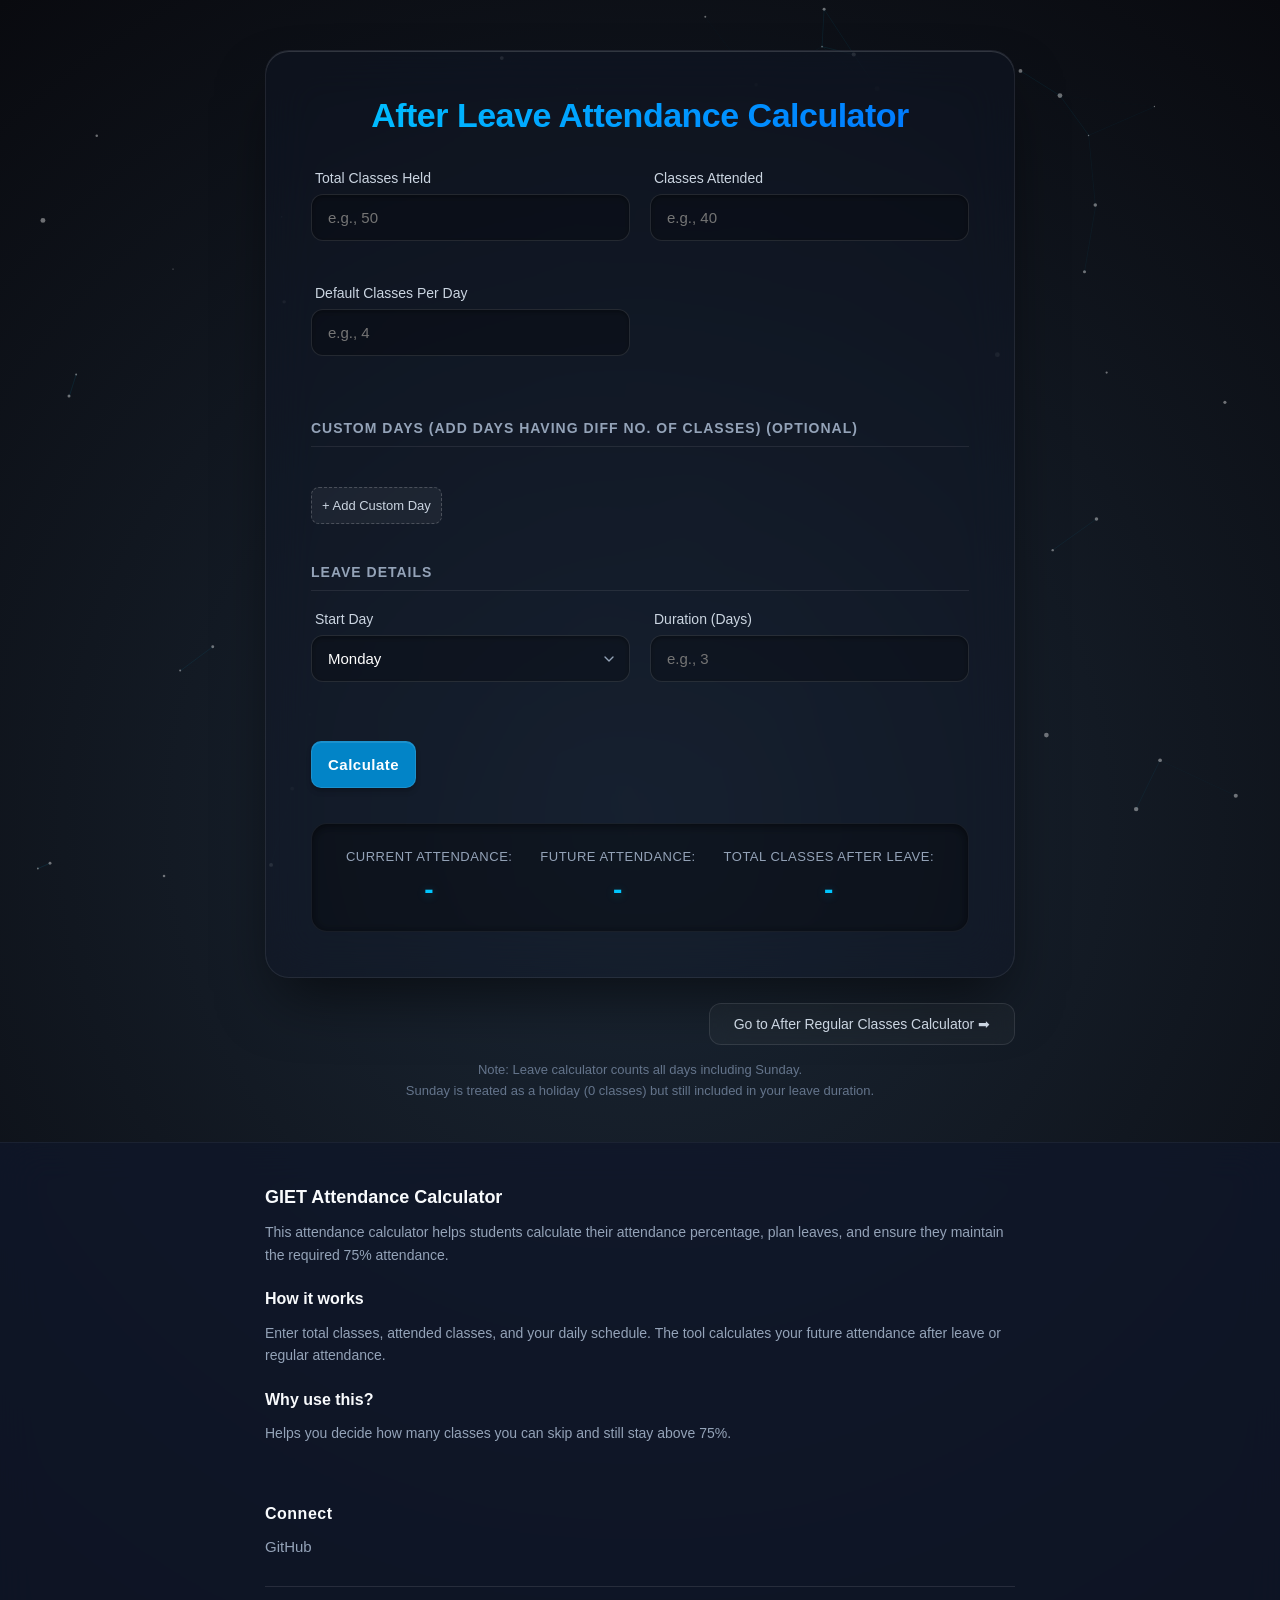
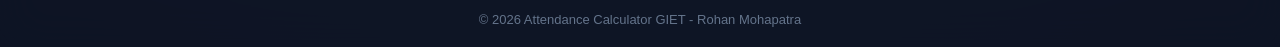
==== index.html @ a3dc6ecb "new commit" ====
<!DOCTYPE html>
<html lang="en">

<head>
    <meta charset="UTF-8">
    <meta name="viewport" content="width=device-width, initial-scale=1.0">
    <!-- Basic CSP preventing inline scripts (XSS protection) -->
    <meta http-equiv="Content-Security-Policy"
        content="default-src 'self'; style-src 'self' 'unsafe-inline' https://fonts.googleapis.com; font-src 'self' https://fonts.gstatic.com; img-src 'self' data:; connect-src 'none';">
    <title>GIET Attendance Calculator – Calculate Attendance & Plan Leaves</title>
    <meta name="description"
        content="Free GIET Attendance Calculator to check your attendance percentage, plan leaves, and maintain 75% attendance easily.">
    <meta name="keywords"
        content="GIET attendance calculator, attendance calculator, college attendance calculator, 75 percent attendance, bunk calculator">
    <meta name="author" content="Rohan Mohapatra">
    <meta name="robots" content="index, follow">
    <link rel="icon" href="favicon.ico">
    <!-- Open Graph -->
    <meta property="og:title" content="GIET Attendance Calculator">
    <meta property="og:description" content="Calculate attendance, plan leaves, and maintain 75% easily.">
    <meta property="og:type" content="website">
    <meta property="og:url" content="https://yourdomain.com">
    <link rel="stylesheet" href="style.css">
    <link href="https://fonts.googleapis.com/css2?family=Inter:wght@400;500;600;700&display=swap" rel="stylesheet">
</head>

<body>
    <div class="main-wrapper">
        <div class="container">
            <h1>After Leave Attendance Calculator</h1>

            <form class="form" id="calcForm" onsubmit="return false;">
                <div class="input-group">
                    <label for="totalClasses">Total Classes Held</label>
                    <input type="number" id="totalClasses" placeholder="e.g., 50" min="1" step="1" required>
                    <span class="error" id="err-totalClasses"></span>
                </div>

                <div class="input-group">
                    <label for="attendedClasses">Classes Attended</label>
                    <input type="number" id="attendedClasses" placeholder="e.g., 40" min="0" step="1" required>
                    <span class="error" id="err-attendedClasses"></span>
                </div>

                <div class="input-group">
                    <label for="defaultPerDay">Default Classes Per Day</label>
                    <input type="number" id="defaultPerDay" placeholder="e.g., 4" min="0" max="20" step="1" required>
                    <span class="error" id="err-defaultPerDay"></span>
                </div>

                <div class="input-group hidden-desktop"></div>

                <h3 style="grid-column: 1 / -1;">Custom Days (add days having diff no. of classes) (Optional)</h3>

                <div id="customDaysList" style="grid-column: 1 / -1; display: flex; flex-direction: column; gap: 15px;">
                    <!-- Dynamic rows will be injected here -->
                </div>

                <div class="button-group" style="grid-column: 1 / -1; margin-top: 0;">
                    <button type="button" id="btnAddCustomDay" class="btn-secondary">+ Add Custom Day</button>
                </div>

                <h3>Leave Details</h3>

                <div class="input-group">
                    <label for="startDay">Start Day</label>
                    <select id="startDay">
                        <option value="0">Monday</option>
                        <option value="1">Tuesday</option>
                        <option value="2">Wednesday</option>
                        <option value="3">Thursday</option>
                        <option value="4">Friday</option>
                        <option value="5">Saturday</option>
                        <option value="6">Sunday</option>
                    </select>
                </div>

                <div class="input-group">
                    <label for="leaveDays">Duration (Days)</label>
                    <input type="number" id="leaveDays" placeholder="e.g., 3" min="1" max="100" step="1" required>
                    <span class="error" id="err-leaveDays"></span>
                </div>

                <div class="button-group">
                    <button type="submit" id="btnCalculate">Calculate</button>
                    <span class="error text-center" id="err-global"></span>
                </div>
            </form>

            <div class="result">
                <p>Current Attendance: <span id="current">-</span></p>
                <p>Future Attendance: <span id="future">-</span></p>
                <p>Total Classes After Leave: <span id="totalFuture">-</span></p>
            </div>
        </div>

        <div class="bottom-nav">
            <button id="btnNavFuture">Go to After Regular Classes Calculator ➡</button>
        </div>

        <p class="note">
            Note: Leave calculator counts all days including Sunday.<br>
            Sunday is treated as a holiday (0 classes) but still included in your leave duration.
        </p>
    </div>

    <footer class="footer">
        <div
            style="max-width:750px; margin: 0 auto 40px auto; color:#94a3b8; font-size:14px; line-height:1.6; width: min(100%, 750px); text-align: left;">
            <h2 style="color: #f8fafc; font-size: 18px; margin-bottom: 10px;">GIET Attendance Calculator</h2>
            <p style="margin-bottom: 20px;">
                This attendance calculator helps students calculate their attendance percentage,
                plan leaves, and ensure they maintain the required 75% attendance.
            </p>

            <h3
                style="color: #f8fafc; font-size: 16px; margin-bottom: 10px; border-bottom: none; letter-spacing: normal; text-transform: none; padding-bottom: 0;">
                How it works</h3>
            <p style="margin-bottom: 20px;">
                Enter total classes, attended classes, and your daily schedule. The tool calculates
                your future attendance after leave or regular attendance.
            </p>

            <h3
                style="color: #f8fafc; font-size: 16px; margin-bottom: 10px; border-bottom: none; letter-spacing: normal; text-transform: none; padding-bottom: 0;">
                Why use this?</h3>
            <p style="margin-bottom: 20px;">
                Helps you decide how many classes you can skip and still stay above 75%.
            </p>
        </div>

        <div class="footer-content">
            <div class="footer-section">
                <h4>Connect</h4>
                <ul>
                    <li><a href="https://github.com/rohan17-04" target="_blank" rel="noopener noreferrer">GitHub</a>
                    </li>
                </ul>
            </div>
        </div>
        <div class="footer-bottom">
            <p>&copy; 2026 Attendance Calculator GIET - Rohan Mohapatra</p>
        </div>
    </footer>

    <script src="script.js"></script>
    <script src="particles.js"></script>
</body>

</html>
---- style.css ----
@import url('https://fonts.googleapis.com/css2?family=Outfit:wght@300;400;500;600;700&display=swap');

* {
    margin: 0;
    padding: 0;
    box-sizing: border-box;
    font-family: 'Outfit', sans-serif;
}

body {
    min-height: 100vh;
    background: radial-gradient(circle at center, #1b2735 0%, #090a0f 100%);
    color: #e2e8f0;
    display: flex;
    flex-direction: column;
}

.main-wrapper {
    flex: 1;
    display: flex;
    flex-direction: column;
    align-items: center;
    justify-content: center;
    width: 100%;
    padding: 50px 20px 20px 20px;
    z-index: 10;
}

/* PREMIUM CONTAINER */
.container {
    width: min(100%, 750px);
    background: rgba(15, 23, 42, 0.4);
    backdrop-filter: blur(24px);
    -webkit-backdrop-filter: blur(24px);
    border: 1px solid rgba(255, 255, 255, 0.08);
    border-radius: 24px;
    padding: 45px;
    box-shadow: 0 30px 60px -15px rgba(0, 0, 0, 0.6), inset 0 1px 0 rgba(255, 255, 255, 0.15);
    text-align: center;
    animation: slideUp 0.6s cubic-bezier(0.16, 1, 0.3, 1);
}

@keyframes slideUp {
    from { opacity: 0; transform: translateY(30px); }
    to { opacity: 1; transform: translateY(0); }
}

h1 {
    font-size: 34px;
    font-weight: 700;
    margin-bottom: 35px;
    background: linear-gradient(135deg, #00c6ff 0%, #0072ff 100%);
    -webkit-background-clip: text;
    background-clip: text;
    -webkit-text-fill-color: transparent;
    letter-spacing: -0.5px;
}

h3 {
    grid-column: 1 / -1;
    margin-top: 20px;
    font-size: 14px;
    font-weight: 600;
    color: #94a3b8;
    text-transform: uppercase;
    letter-spacing: 1px;
    border-bottom: 1px solid rgba(255,255,255,0.08);
    padding-bottom: 10px;
}

/* FORM GRID */
.form {
    display: grid;
    grid-template-columns: 1fr 1fr;
    gap: 20px;
    text-align: left;
}

/* INPUT GROUPS */
.input-group {
    display: flex;
    flex-direction: column;
    gap: 8px;
}

.input-group label {
    font-size: 14px;
    font-weight: 500;
    color: #cbd5e1;
    margin-left: 4px;
}

/* HIGH-END INPUTS */
.form input,
.form select {
    width: 100%;
    padding: 14px 16px;
    background: rgba(0, 0, 0, 0.25);
    border: 1px solid rgba(255, 255, 255, 0.1);
    border-radius: 12px;
    color: #fff;
    font-size: 15px;
    outline: none;
    transition: all 0.3s ease;
    box-shadow: inset 0 2px 4px rgba(0, 0, 0, 0.3);
}

.form input:focus,
.form select:focus {
    border-color: #00c6ff;
    background: rgba(0, 0, 0, 0.4);
    box-shadow: 0 0 0 4px rgba(0, 198, 255, 0.15), inset 0 2px 4px rgba(0, 0, 0, 0.3);
}

.form select {
    cursor: pointer;
    appearance: none;
    background-image: url("data:image/svg+xml,%3Csvg xmlns='http://www.w3.org/2000/svg' width='24' height='24' viewBox='0 0 24 24' fill='none' stroke='%2394a3b8' stroke-width='2' stroke-linecap='round' stroke-linejoin='round'%3E%3Cpolyline points='6 9 12 15 18 9'%3E%3C/polyline%3E%3C/svg%3E");
    background-repeat: no-repeat;
    background-position: right 12px center;
    background-size: 16px;
}

.form select option {
    background: #0f172a;
    color: #fff;
}

/* SECONDARY BUTTON */
.btn-secondary {
    padding: 10px;
    background: rgba(255, 255, 255, 0.05);
    border: 1px dashed rgba(255, 255, 255, 0.2);
    border-radius: 8px;
    color: #cbd5e1;
    font-size: 13px;
    font-weight: 500;
    cursor: pointer;
    transition: 0.2s;
}
.btn-secondary:hover {
    background: rgba(255, 255, 255, 0.1);
    color: #fff;
    border-color: rgba(255, 255, 255, 0.4);
}

/* DYNAMIC ROWS */
.custom-day-row {
    display: grid;
    grid-template-columns: 1fr 1fr auto;
    gap: 15px;
    align-items: start;
    border-left: 2px solid #00c6ff;
    padding-left: 10px;
    background: rgba(0, 0, 0, 0.1);
    border-radius: 0 8px 8px 0;
    padding-top: 10px;
    padding-right: 10px;
    padding-bottom: 5px;
}

.btn-remove {
    margin-top: 24px;
    padding: 12px 14px;
    background: rgba(247, 85, 85, 0.1);
    color: #f75555;
    border: 1px solid rgba(247, 85, 85, 0.2);
    border-radius: 8px;
    cursor: pointer;
    font-weight: bold;
    transition: 0.2s;
}

.btn-remove:hover {
    background: rgba(247, 85, 85, 0.2);
}

/* BUTTONS */
#btnCalculate {
    grid-column: 1 / -1;
    margin-top: 15px;
    padding: 14px 16px;
    background: #0284c7; /* Professional modern blue */
    border: 1px solid rgba(255, 255, 255, 0.1);
    border-radius: 10px;
    color: white;
    font-size: 15px;
    font-weight: 600;
    letter-spacing: 0.5px;
    cursor: pointer;
    box-shadow: 0 4px 6px -1px rgba(0, 0, 0, 0.2), 0 2px 4px -2px rgba(0, 0, 0, 0.2), inset 0 1px 0 rgba(255, 255, 255, 0.1);
    transition: all 0.2s ease;
}

#btnCalculate:hover:not(:disabled) {
    background: #0369a1;
    transform: translateY(-1px);
    box-shadow: 0 6px 8px -1px rgba(0, 0, 0, 0.3), 0 4px 6px -2px rgba(0, 0, 0, 0.2), inset 0 1px 0 rgba(255, 255, 255, 0.1);
}

#btnCalculate:active:not(:disabled) {
    transform: translateY(1px);
    box-shadow: inset 0 2px 4px rgba(0,0,0,0.3);
}

#btnCalculate:disabled {
    background: #334155;
    color: #94a3b8;
    border-color: transparent;
    box-shadow: none;
    opacity: 0.7;
    cursor: not-allowed;
}

/* RESULTS DASHBOARD */
.result {
    margin-top: 35px;
    display: flex;
    justify-content: space-around;
    background: rgba(0, 0, 0, 0.3);
    padding: 25px 20px;
    border-radius: 16px;
    border: 1px solid rgba(255, 255, 255, 0.05);
    box-shadow: inset 0 2px 10px rgba(0, 0, 0, 0.5);
}

.result p {
    display: flex;
    flex-direction: column;
    align-items: center;
    gap: 10px;
    color: #94a3b8;
    font-size: 13px;
    font-weight: 500;
    text-transform: uppercase;
    letter-spacing: 0.5px;
}

.result span {
    color: #00c6ff;
    font-size: 28px;
    font-weight: 700;
    text-transform: none;
    text-shadow: 0 2px 10px rgba(0, 198, 255, 0.3);
}

/* ERRORS */
.error {
    color: #f75555;
    font-size: 12px;
    min-height: 16px;
    margin-left: 4px;
    opacity: 0;
    transition: 0.2s;
}

.error.visible {
    opacity: 1;
}

.input-error {
    border-color: #f75555 !important;
    background: rgba(247, 85, 85, 0.08) !important;
    box-shadow: 0 0 0 4px rgba(247, 85, 85, 0.1) !important;
}

/* NOTE */
.note {
    margin-top: 0;
    padding-bottom: 20px;
    font-size: 13px;
    color: #64748b;
    text-align: center;
    width: min(100%, 750px);
    line-height: 1.6;
    z-index: 10;
}

/* SECONDARY NAVIGATION */
.bottom-nav {
    width: min(100%, 750px);
    display: flex;
    justify-content: flex-end;
    margin-top: 25px;
    margin-bottom: 15px;
}

.bottom-nav.left {
    justify-content: flex-start;
}

.bottom-nav button {
    padding: 12px 24px;
    border: 1px solid rgba(255, 255, 255, 0.1);
    border-radius: 12px;
    background: rgba(255, 255, 255, 0.03);
    color: #cbd5e1;
    font-size: 14px;
    font-weight: 500;
    cursor: pointer;
    transition: 0.3s;
    backdrop-filter: blur(10px);
}

.bottom-nav button:hover {
    background: rgba(255, 255, 255, 0.1);
    color: #fff;
    border-color: rgba(255, 255, 255, 0.2);
    transform: translateY(-2px);
}

/* PREMIUM FOOTER */
.footer {
    width: 100%;
    margin-top: auto;
    background: rgba(15, 23, 42, 0.8);
    backdrop-filter: blur(20px);
    border-top: 1px solid rgba(255, 255, 255, 0.05);
    padding: 40px 20px 20px;
    display: flex;
    flex-direction: column;
    align-items: center;
    z-index: 10;
}

.footer-content {
    width: min(100%, 750px);
    margin-bottom: 30px;
}

.footer-section h4 {
    color: #f8fafc;
    font-size: 16px;
    margin-bottom: 15px;
    font-weight: 600;
    letter-spacing: 0.5px;
}

.footer-section ul {
    list-style: none;
}

.footer-section ul li a {
    color: #94a3b8;
    text-decoration: none;
    font-size: 15px;
    transition: 0.2s;
}

.footer-section ul li a:hover {
    color: #00c6ff;
    text-shadow: 0 0 8px rgba(0, 198, 255, 0.4);
}

.footer-bottom {
    width: min(100%, 750px);
    border-top: 1px solid rgba(255, 255, 255, 0.1);
    padding-top: 25px;
    text-align: center;
}

.footer-bottom p {
    color: #64748b;
    font-size: 13px;
}

.hidden-desktop {
    display: none !important;
}

/* RESPONSIVE */
@media (max-width: 650px) {
    .form {
        grid-template-columns: 1fr;
    }
    .custom-day-row {
        grid-template-columns: 1fr auto;
    }
    .custom-day-row .input-group:first-child {
        grid-column: 1 / -1;
    }
    .result {
        flex-direction: column;
        gap: 20px;
        align-items: stretch;
    }
    .result p {
        flex-direction: row;
        justify-content: space-between;
    }
    h1 {
        font-size: 28px;
    }
}
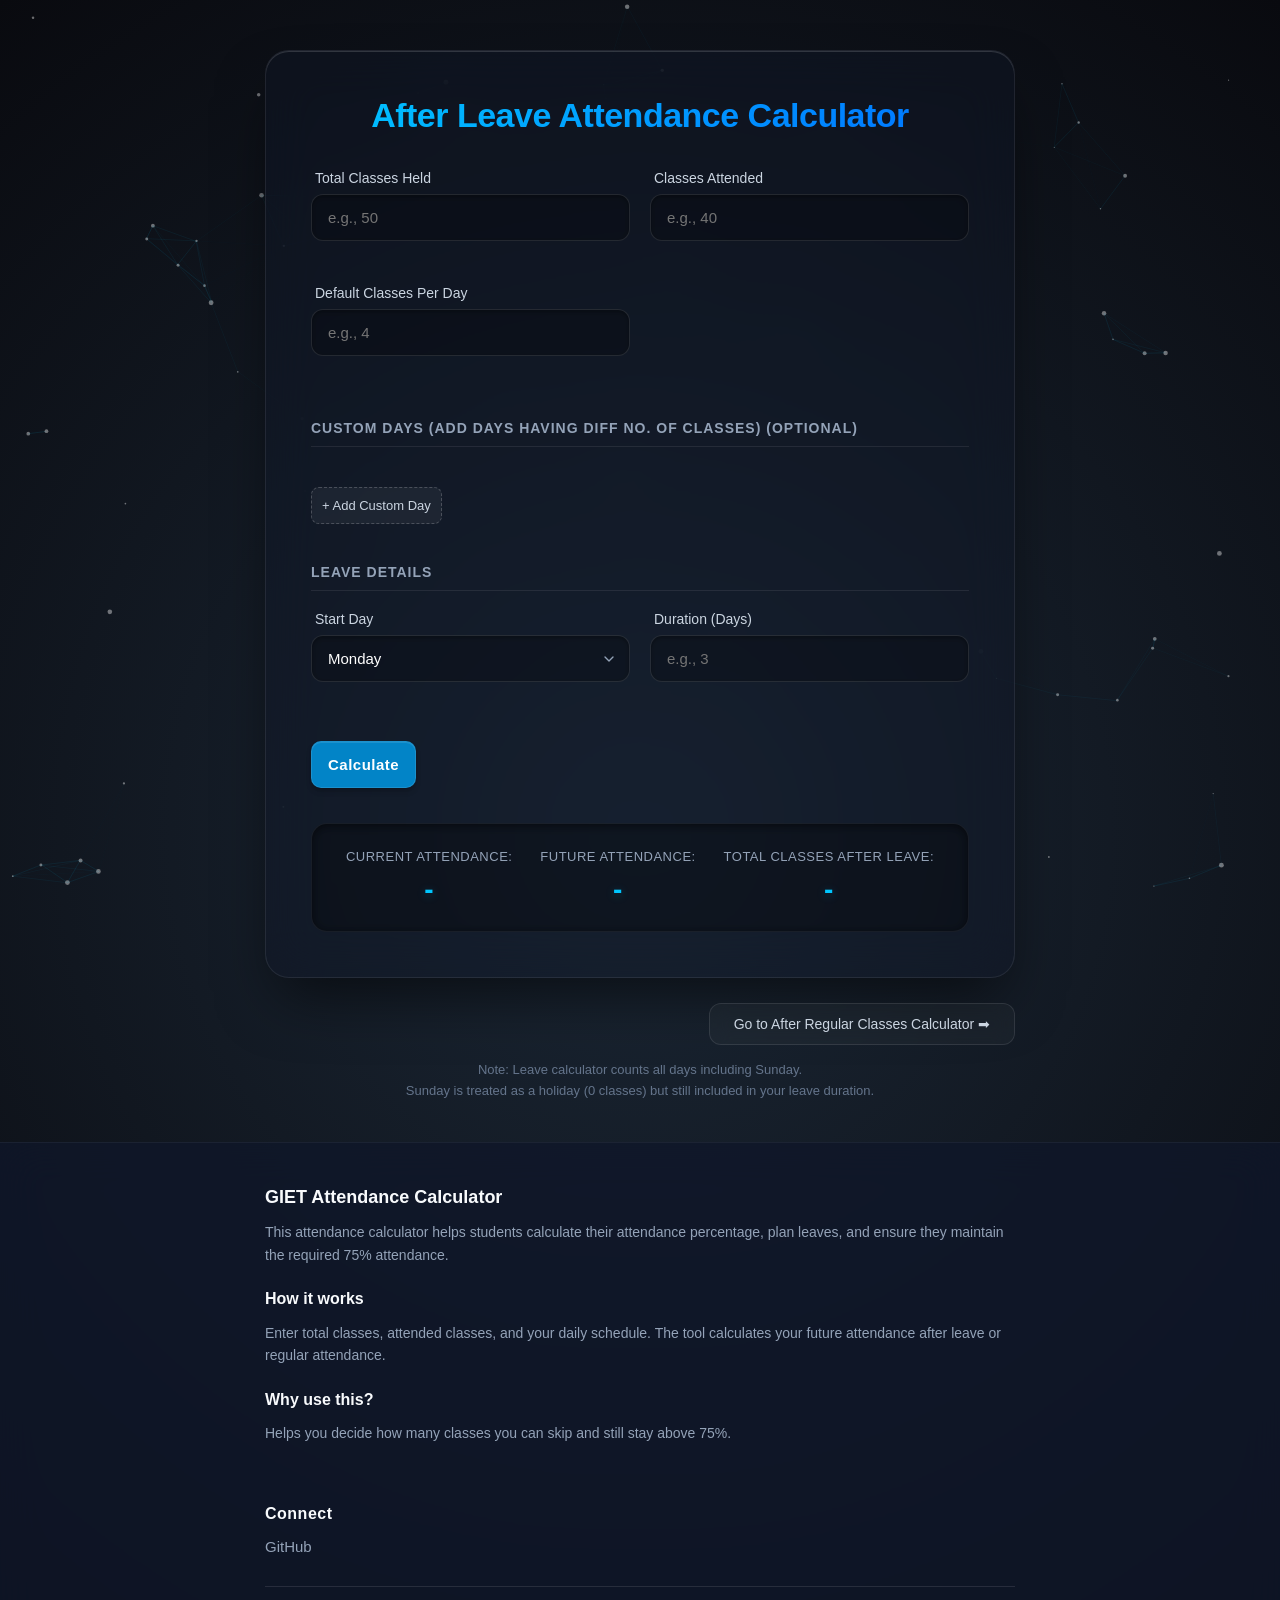
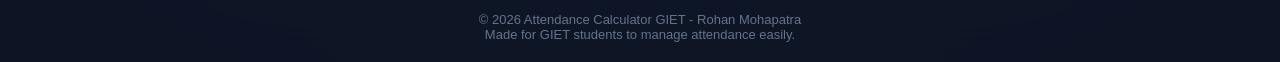
==== commit 693382d2: "new commit 2" ====
--- a/index.html
+++ b/index.html
@@ -140,6 +140,7 @@
         </div>
         <div class="footer-bottom">
             <p>&copy; 2026 Attendance Calculator GIET - Rohan Mohapatra</p>
+            <p>Made for GIET students to manage attendance easily.</p>
         </div>
     </footer>
 
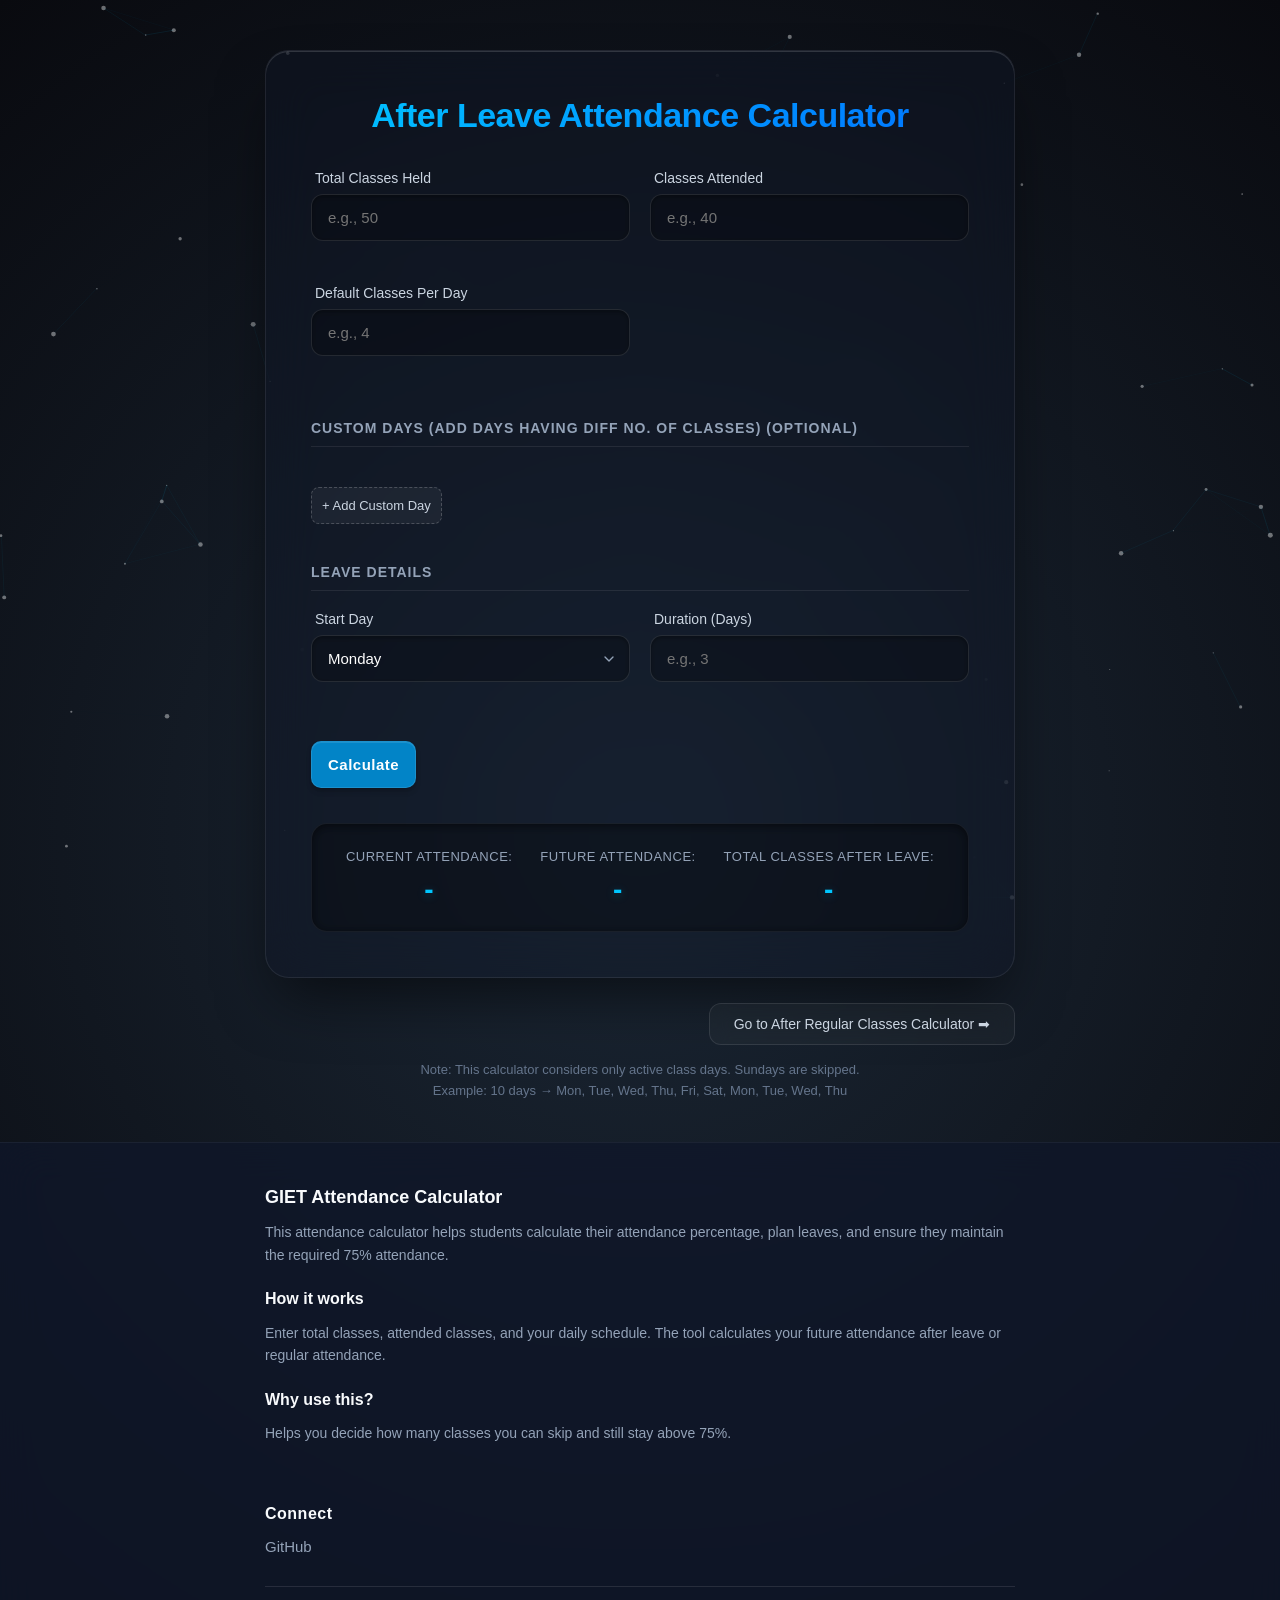
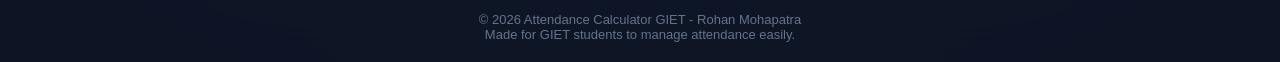
==== commit 31077621: "new" ====
--- a/index.html
+++ b/index.html
@@ -14,7 +14,7 @@
         content="GIET attendance calculator, attendance calculator, college attendance calculator, 75 percent attendance, bunk calculator">
     <meta name="author" content="Rohan Mohapatra">
     <meta name="robots" content="index, follow">
-    <link rel="icon" href="favicon.ico">
+    <link rel="icon" type="image/x-icon" href="favicon.ico?v=2">
     <!-- Open Graph -->
     <meta property="og:title" content="GIET Attendance Calculator">
     <meta property="og:description" content="Calculate attendance, plan leaves, and maintain 75% easily.">
@@ -99,8 +99,8 @@
         </div>
 
         <p class="note">
-            Note: Leave calculator counts all days including Sunday.<br>
-            Sunday is treated as a holiday (0 classes) but still included in your leave duration.
+            Note: This calculator considers only active class days. Sundays are skipped.<br>
+            Example: 10 days → Mon, Tue, Wed, Thu, Fri, Sat, Mon, Tue, Wed, Thu
         </p>
     </div>
 
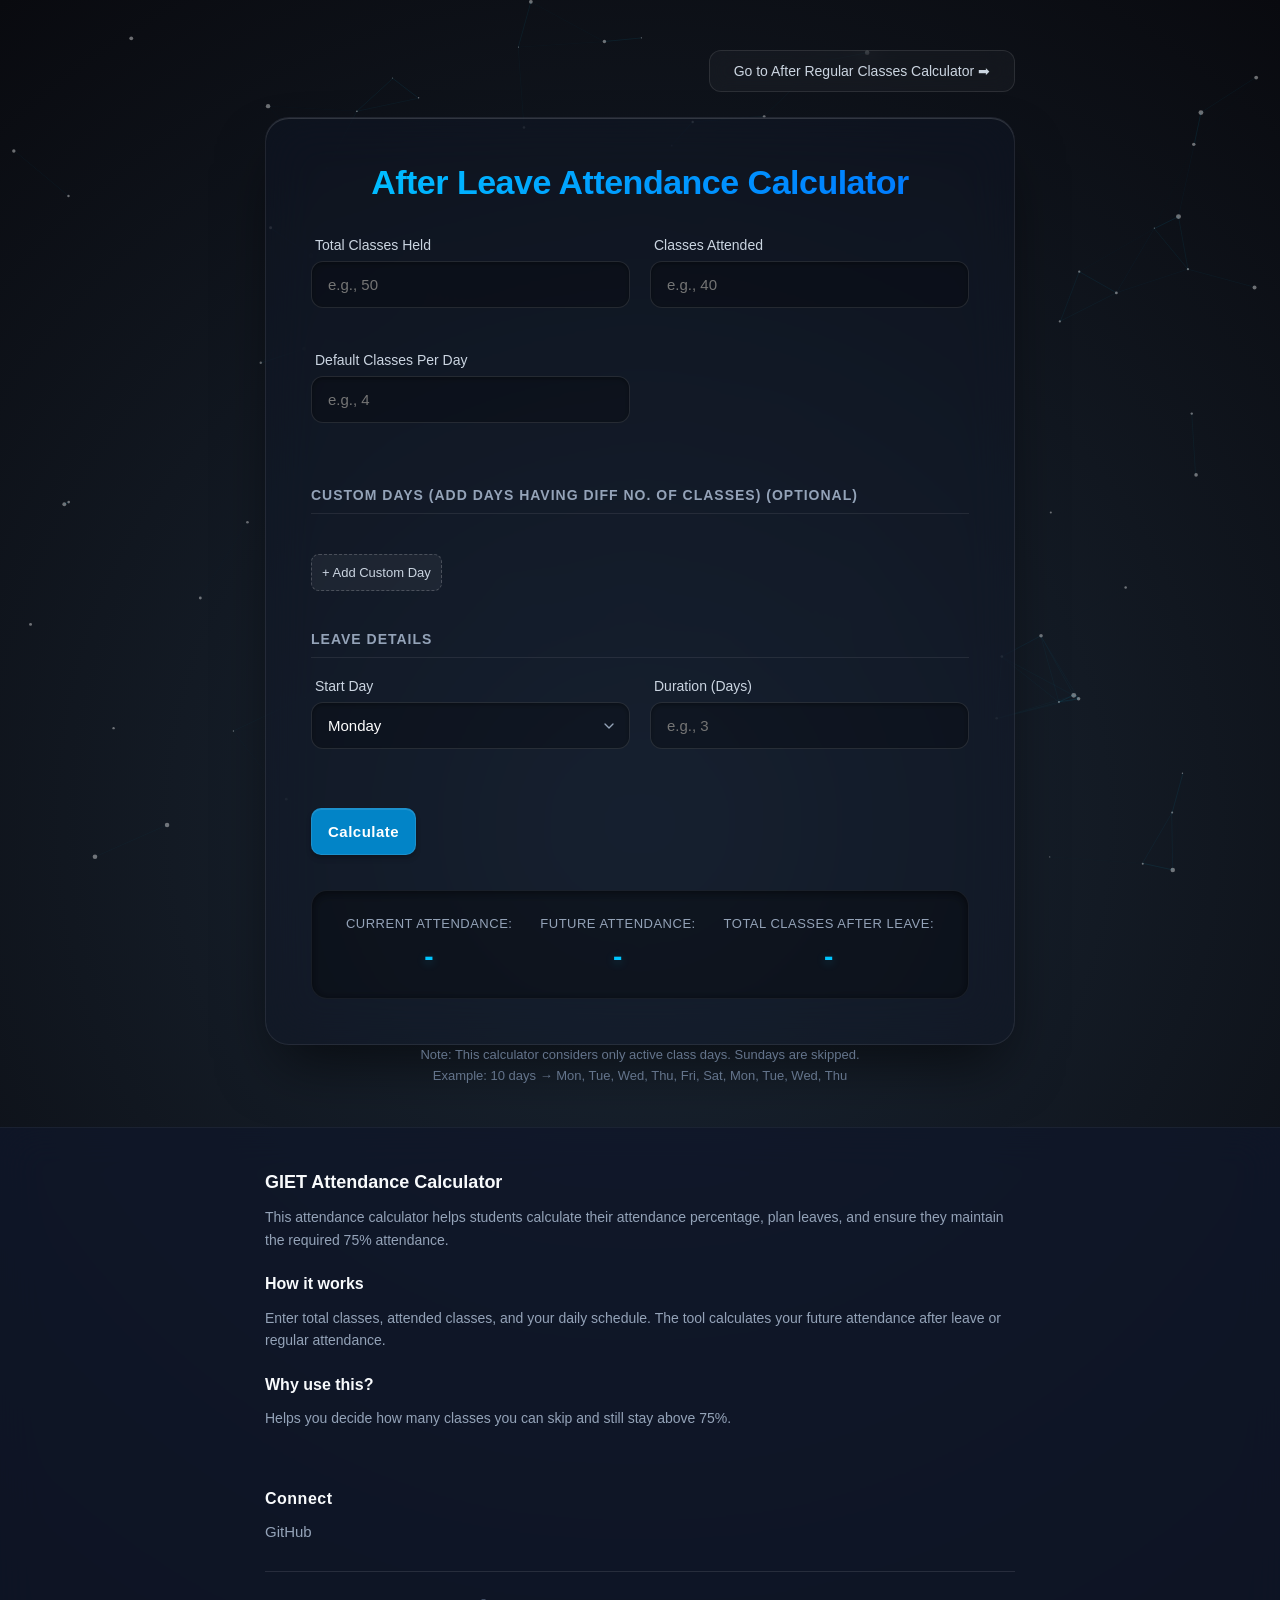
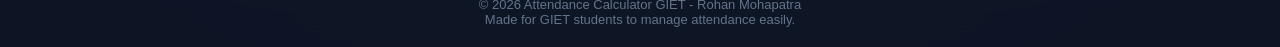
==== commit 45fa6c72: "changed the next page button place" ====
--- a/index.html
+++ b/index.html
@@ -19,13 +19,16 @@
     <meta property="og:title" content="GIET Attendance Calculator">
     <meta property="og:description" content="Calculate attendance, plan leaves, and maintain 75% easily.">
     <meta property="og:type" content="website">
-    <meta property="og:url" content="https://yourdomain.com">
+    <meta property="og:url" content="https://giet-attendance-calculator-theta.vercel.app/">
     <link rel="stylesheet" href="style.css">
     <link href="https://fonts.googleapis.com/css2?family=Inter:wght@400;500;600;700&display=swap" rel="stylesheet">
 </head>
 
 <body>
     <div class="main-wrapper">
+        <div class="top-nav">
+            <button id="btnNavFuture">Go to After Regular Classes Calculator ➡</button>
+        </div>
         <div class="container">
             <h1>After Leave Attendance Calculator</h1>
 
@@ -94,10 +97,6 @@
             </div>
         </div>
 
-        <div class="bottom-nav">
-            <button id="btnNavFuture">Go to After Regular Classes Calculator ➡</button>
-        </div>
-
         <p class="note">
             Note: This calculator considers only active class days. Sundays are skipped.<br>
             Example: 10 days → Mon, Tue, Wed, Thu, Fri, Sat, Mon, Tue, Wed, Thu
--- a/style.css
+++ b/style.css
@@ -277,19 +277,18 @@
 }
 
 /* SECONDARY NAVIGATION */
-.bottom-nav {
+.top-nav {
     width: min(100%, 750px);
     display: flex;
     justify-content: flex-end;
-    margin-top: 25px;
-    margin-bottom: 15px;
-}
-
-.bottom-nav.left {
+    margin-bottom: 25px;
+}
+
+.top-nav.left {
     justify-content: flex-start;
 }
 
-.bottom-nav button {
+.top-nav button {
     padding: 12px 24px;
     border: 1px solid rgba(255, 255, 255, 0.1);
     border-radius: 12px;
@@ -302,7 +301,7 @@
     backdrop-filter: blur(10px);
 }
 
-.bottom-nav button:hover {
+.top-nav button:hover {
     background: rgba(255, 255, 255, 0.1);
     color: #fff;
     border-color: rgba(255, 255, 255, 0.2);
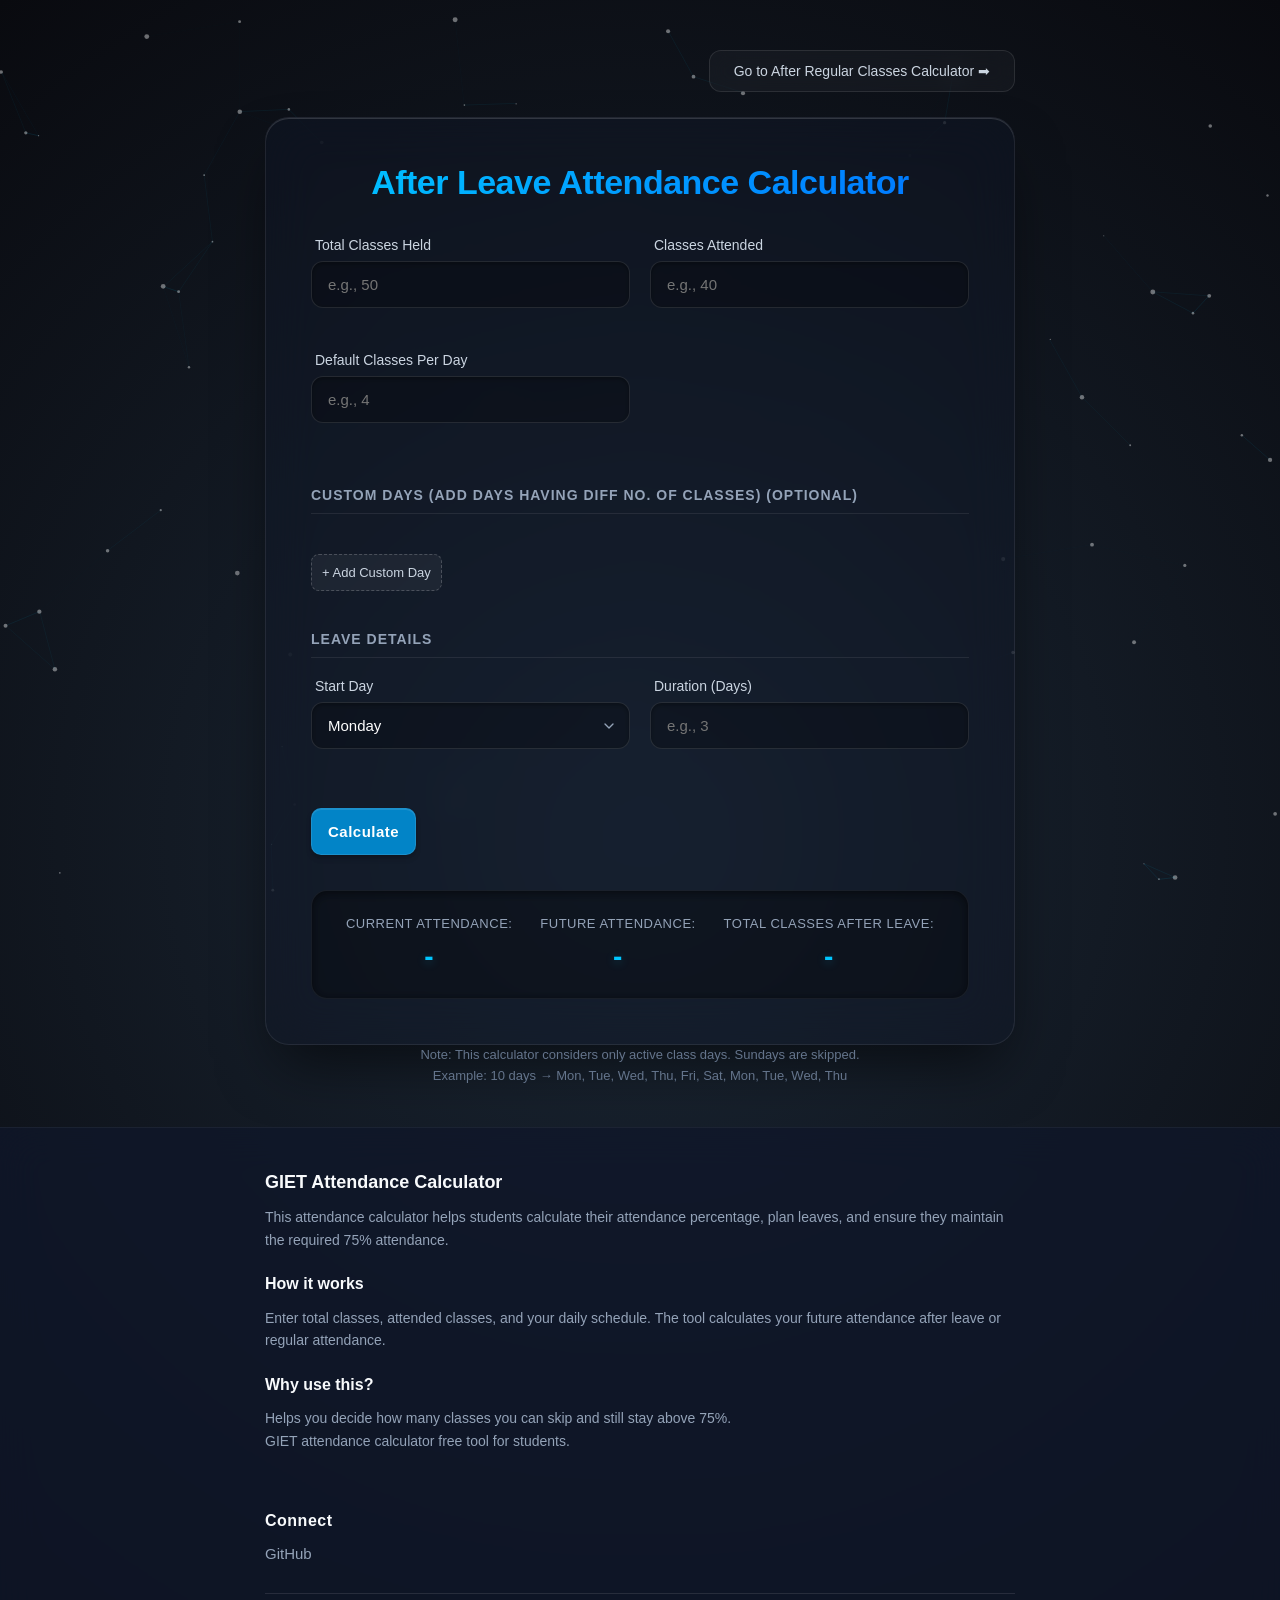
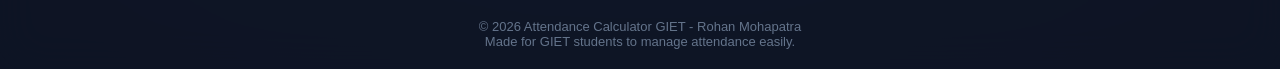
==== commit dec4b79f: "added a line in footer" ====
--- a/index.html
+++ b/index.html
@@ -124,7 +124,8 @@
                 style="color: #f8fafc; font-size: 16px; margin-bottom: 10px; border-bottom: none; letter-spacing: normal; text-transform: none; padding-bottom: 0;">
                 Why use this?</h3>
             <p style="margin-bottom: 20px;">
-                Helps you decide how many classes you can skip and still stay above 75%.
+                Helps you decide how many classes you can skip and still stay above 75%.<br>
+                GIET attendance calculator free tool for students.
             </p>
         </div>
 
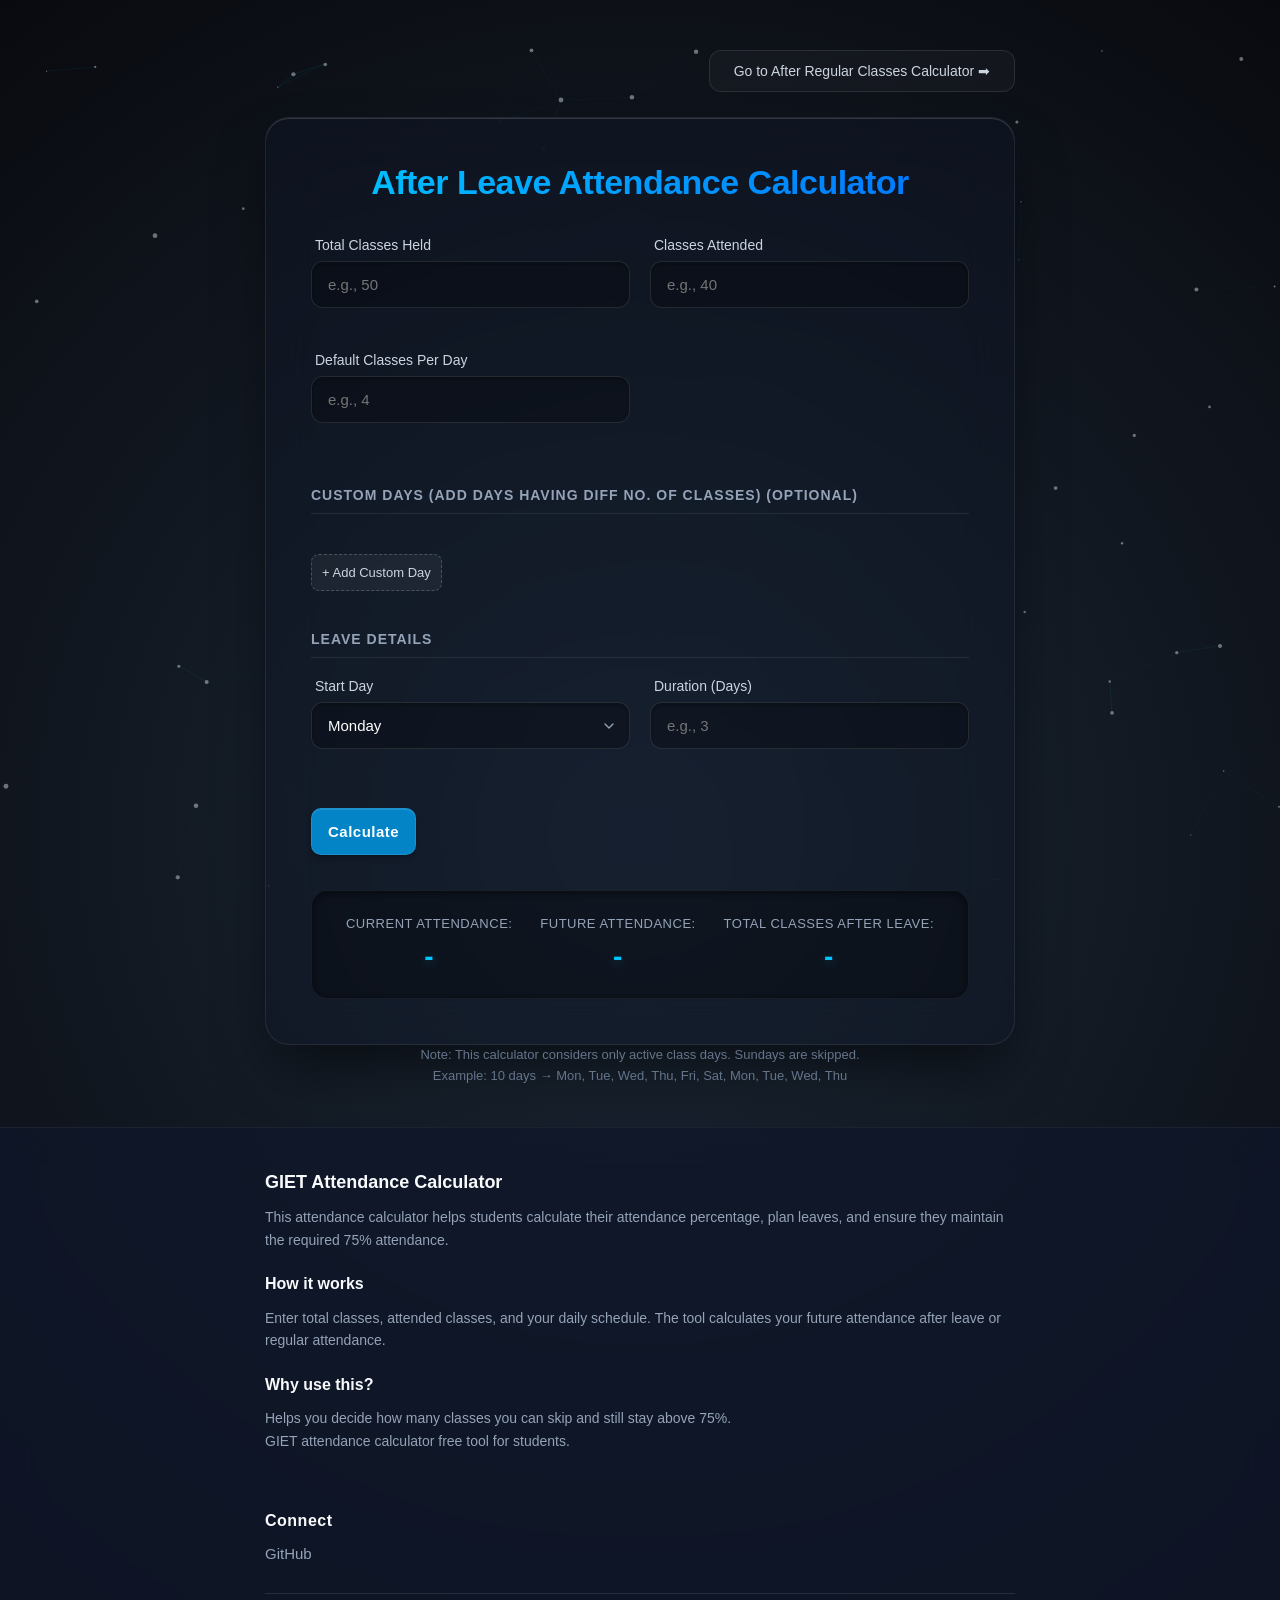
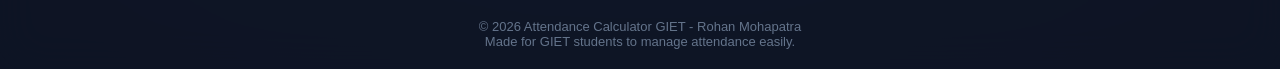
==== commit bf31613a: "added google verification" ====
--- a/index.html
+++ b/index.html
@@ -2,6 +2,7 @@
 <html lang="en">
 
 <head>
+    <meta name="google-site-verification" content="IZeipvza28HtSBdQSsh6nfwye3TmYAIXEfW0kcJm-uQ" />
     <meta charset="UTF-8">
     <meta name="viewport" content="width=device-width, initial-scale=1.0">
     <!-- Basic CSP preventing inline scripts (XSS protection) -->
